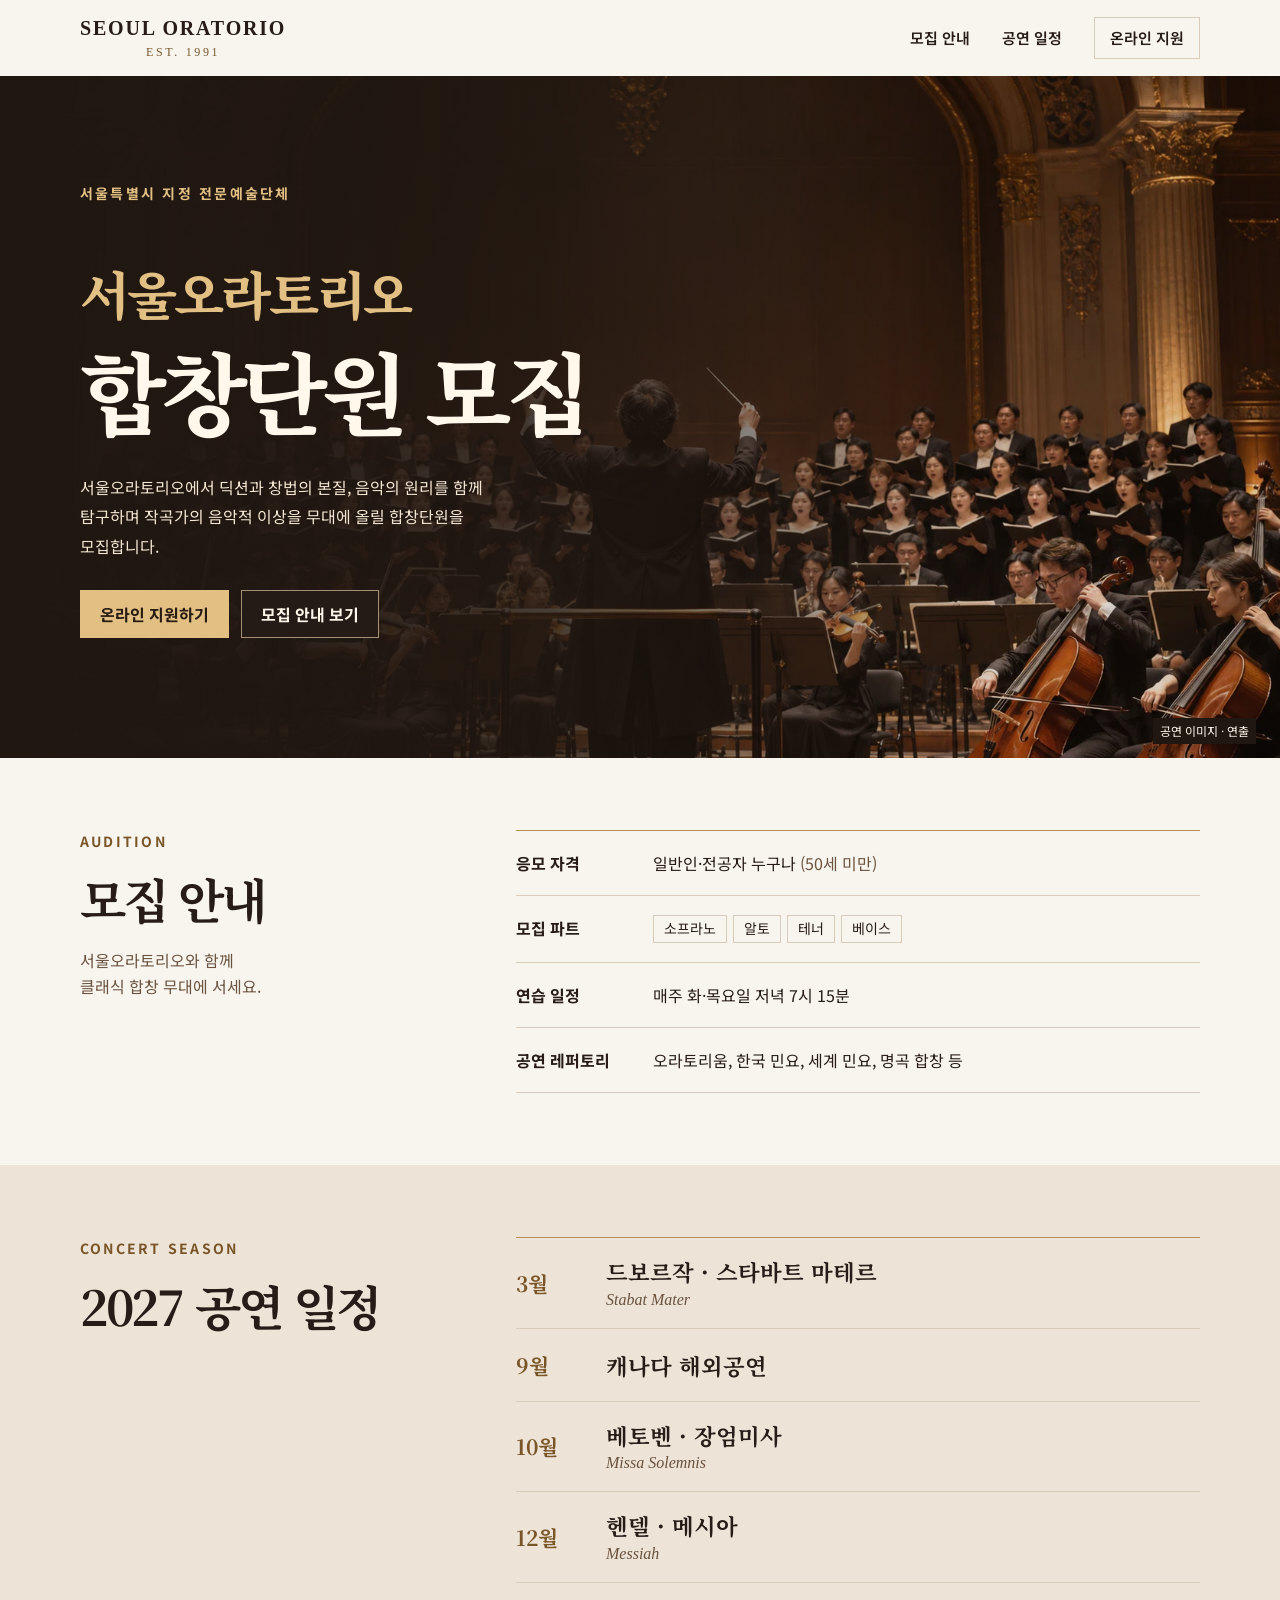
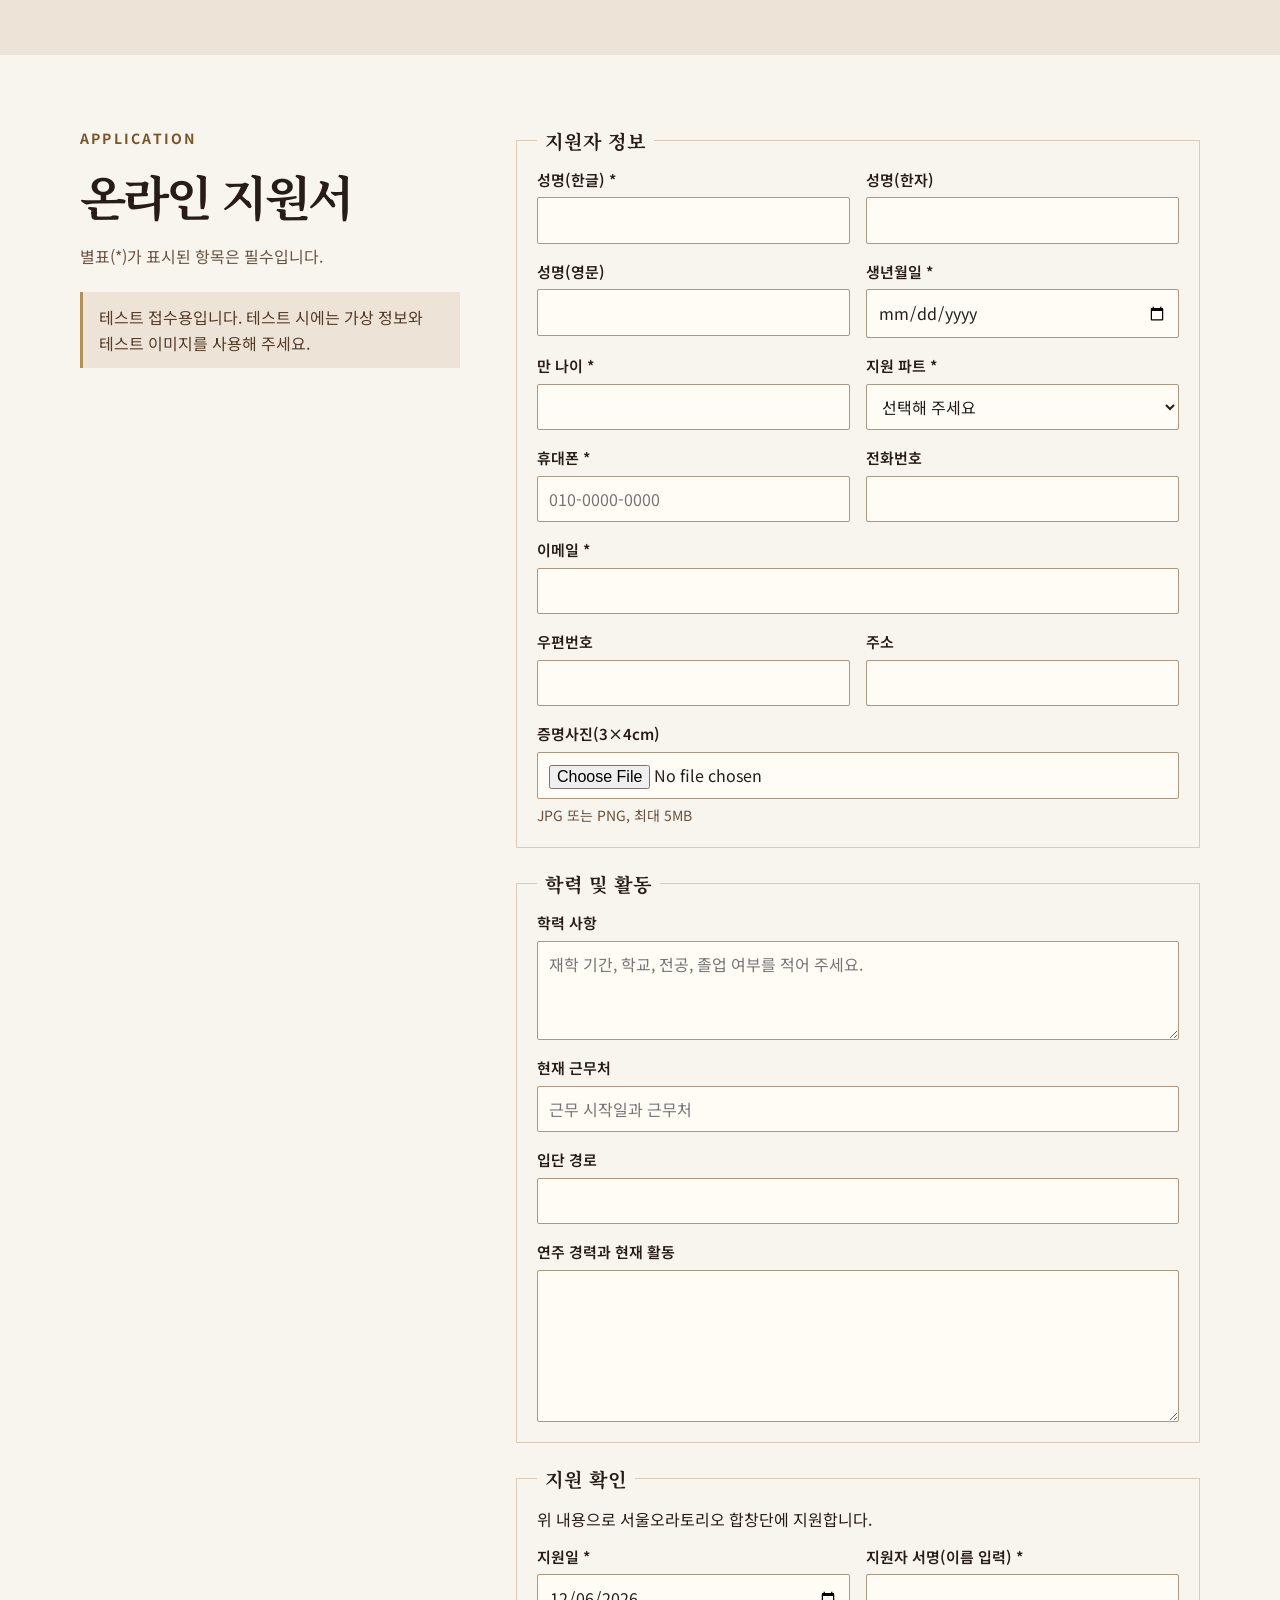
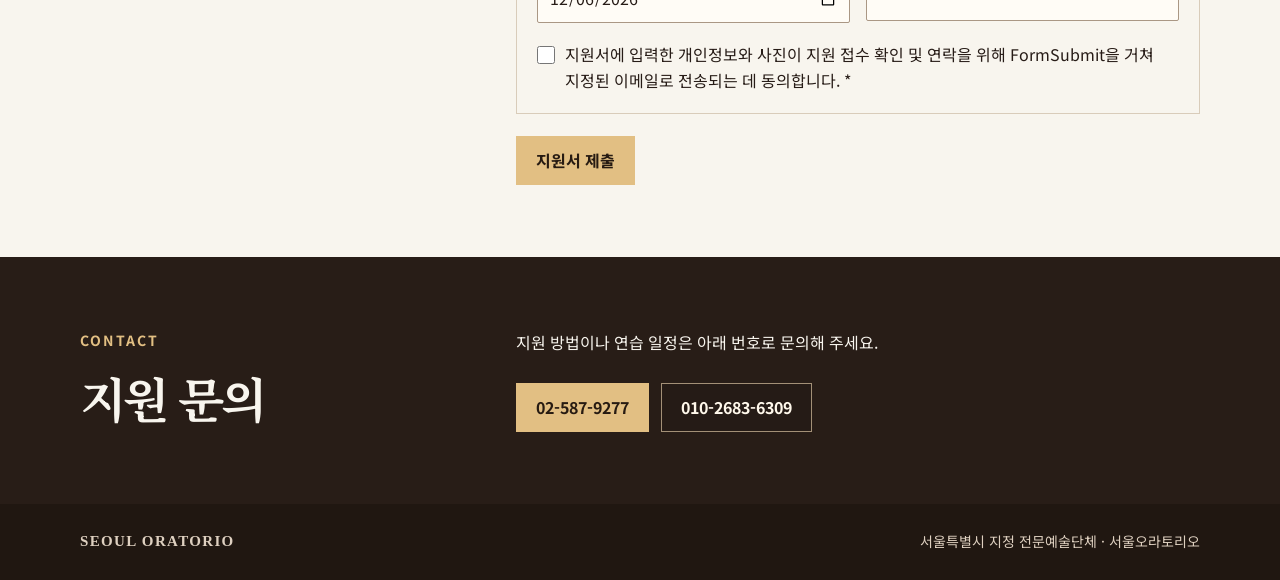
==== recruitment/index.html @ a8a5e141 "Add Korean choir recruitment and email application form" ====
<!doctype html>
<html lang="ko">
<head>
<meta charset="utf-8">
<meta name="viewport" content="width=device-width, initial-scale=1">
<meta name="description" content="서울오라토리오 합창단원 모집 안내. 응모 자격, 모집 파트, 연습 일정과 2027년 공연 일정을 확인하세요.">
<title>합창단원 모집 | 서울오라토리오</title>
<link rel="stylesheet" href="style.css">
</head>
<body id="top">
<header><div class="wrap bar"><a class="brand" href="#top">SEOUL ORATORIO <small>EST. 1991</small></a><nav aria-label="페이지 메뉴"><a href="#details">모집 안내</a><a href="#season">공연 일정</a><a class="nav-contact" href="#apply">온라인 지원</a></nav></div></header>
<main>
<section class="hero" aria-labelledby="title">
<div class="hero-image"></div>
<div class="wrap hero-inner">
<p class="eyebrow">서울특별시 지정 전문예술단체</p>
<h1 id="title"><span>서울오라토리오</span><br>합창단원 모집</h1>
<p class="intro">서울오라토리오에서 딕션과 창법의 본질, 음악의 원리를 함께 탐구하며 작곡가의 음악적 이상을 무대에 올릴 합창단원을 모집합니다.</p>
<div class="actions"><a class="button" href="#apply">온라인 지원하기</a><a class="button outline" href="#details">모집 안내 보기</a></div>
</div>
<p class="caption">공연 이미지 · 연출</p>
</section>
<section id="details" class="wrap section split">
<div><p class="eyebrow">AUDITION</p><h2>모집 안내</h2><p class="section-note">서울오라토리오와 함께<br>클래식 합창 무대에 서세요.</p></div>
<dl class="details">
<div><dt>응모 자격</dt><dd>일반인·전공자 누구나 <span class="muted">(50세 미만)</span></dd></div>
<div><dt>모집 파트</dt><dd><ul class="parts"><li>소프라노</li><li>알토</li><li>테너</li><li>베이스</li></ul></dd></div>
<div><dt>연습 일정</dt><dd>매주 화·목요일 저녁 7시 15분</dd></div>
<div><dt>공연 레퍼토리</dt><dd>오라토리움, 한국 민요, 세계 민요, 명곡 합창 등</dd></div>
</dl>
</section>
<section id="season" class="season"><div class="wrap section split">
<div><p class="eyebrow">CONCERT SEASON</p><h2>2027 공연 일정</h2></div>
<ol class="program">
<li><span>3월</span><div><h3>드보르작 · 스타바트 마테르</h3><p lang="la">Stabat Mater</p></div></li>
<li><span>9월</span><div><h3>캐나다 해외공연</h3></div></li>
<li><span>10월</span><div><h3>베토벤 · 장엄미사</h3><p lang="la">Missa Solemnis</p></div></li>
<li><span>12월</span><div><h3>헨델 · 메시아</h3><p lang="en">Messiah</p></div></li>
</ol>
</div></section>
<section id="apply" class="wrap section split application">
<div>
<p class="eyebrow">APPLICATION</p>
<h2>온라인 지원서</h2>
<p class="section-note">별표(*)가 표시된 항목은 필수입니다.</p>
<p class="test-note">테스트 접수용입니다. 테스트 시에는 가상 정보와 테스트 이미지를 사용해 주세요.</p>
</div>
<form id="application-form" action="https://formsubmit.co/skysong7788@naver.com" method="post" enctype="multipart/form-data">
<input type="hidden" name="_subject" value="[서울오라토리오] 합창단 지원서 접수 테스트">
<input type="hidden" name="_template" value="table">
<input type="hidden" name="_next" value="https://kimjiheon1982go.github.io/seouloratorio/recruitment/received.html">
<div hidden><label>비워 두세요 <input name="_honey" tabindex="-1" autocomplete="off"></label></div>
<fieldset>
<legend>지원자 정보</legend>
<div class="form-grid">
<label>성명(한글) *<input name="성명" autocomplete="name" required maxlength="60"></label>
<label>성명(한자)<input name="한자 성명" maxlength="60"></label>
<label>성명(영문)<input name="영문 성명" maxlength="100"></label>
<label>생년월일 *<input id="birth" type="date" name="생년월일" autocomplete="bday" required></label>
<label>만 나이 *<input id="age" type="number" name="만 나이" min="0" max="49" required></label>
<label>지원 파트 *<select name="지원 파트" required><option value="">선택해 주세요</option><option>소프라노</option><option>알토</option><option>테너</option><option>베이스</option></select></label>
<label>휴대폰 *<input type="tel" name="휴대폰" autocomplete="mobile tel" placeholder="010-0000-0000" minlength="7" maxlength="25" required></label>
<label>전화번호<input type="tel" name="전화번호" maxlength="25"></label>
<label class="wide">이메일 *<input type="email" name="이메일" autocomplete="email" maxlength="254" required></label>
<label>우편번호<input name="우편번호" autocomplete="postal-code" inputmode="numeric" pattern="[0-9]{5}" maxlength="5"></label>
<label>주소<input name="주소" autocomplete="street-address" maxlength="250"></label>
<label class="wide">증명사진(3×4cm)<input id="photo" type="file" name="attachment" accept="image/jpeg,image/png"><small>JPG 또는 PNG, 최대 5MB</small></label>
</div>
</fieldset>
<fieldset>
<legend>학력 및 활동</legend>
<div class="form-grid">
<label class="wide">학력 사항<textarea name="학력 사항" rows="3" maxlength="2000" placeholder="재학 기간, 학교, 전공, 졸업 여부를 적어 주세요."></textarea></label>
<label class="wide">현재 근무처<input name="현재 근무처" maxlength="200" placeholder="근무 시작일과 근무처"></label>
<label class="wide">입단 경로<input name="입단 경로" maxlength="200"></label>
<label class="wide">연주 경력과 현재 활동<textarea name="연주 경력과 현재 활동" rows="5" maxlength="3000"></textarea></label>
</div>
</fieldset>
<fieldset>
<legend>지원 확인</legend>
<p>위 내용으로 서울오라토리오 합창단에 지원합니다.</p>
<div class="form-grid signature">
<label>지원일 *<input id="applied-on" type="date" name="지원일" required></label>
<label>지원자 서명(이름 입력) *<input name="지원자 서명" required maxlength="60"></label>
</div>
<label class="consent"><input type="checkbox" name="개인정보 수집 및 전송 동의" value="동의" required><span>지원서에 입력한 개인정보와 사진이 지원 접수 확인 및 연락을 위해 FormSubmit을 거쳐 지정된 이메일로 전송되는 데 동의합니다. *</span></label>
</fieldset>
<button class="button" type="submit">지원서 제출</button>
</form>
</section>
<section id="contact" class="contact"><div class="wrap section split">
<div><p class="eyebrow">CONTACT</p><h2>지원 문의</h2></div>
<div><p>지원 방법이나 연습 일정은 아래 번호로 문의해 주세요.</p><div class="actions"><a class="button" href="tel:025879277">02-587-9277</a><a class="button outline" href="tel:01026836309">010-2683-6309</a></div></div>
</div></section>
</main>
<footer><div class="wrap bar"><a class="brand" href="#top">SEOUL ORATORIO</a><span>서울특별시 지정 전문예술단체 · 서울오라토리오</span></div></footer>
<script src="application.js" defer></script>
</body>
</html>
---- recruitment/style.css ----
@import url('https://fonts.googleapis.com/css2?family=Noto+Sans+KR:wght@400;500;600;700&family=Noto+Serif+KR:wght@400;600;700;800&display=swap');
:root{--paper:#f8f5ee;--ink:#271c17;--gold:#b39056;--light-gold:#e2bf83;--line:#d9ccba;--serif:"Noto Serif KR",Batang,Georgia,serif}
*{box-sizing:border-box}
html{scroll-behavior:smooth}
body{margin:0;background:var(--paper);color:var(--ink);font-family:"Noto Sans KR",sans-serif;line-height:1.65;word-break:keep-all}
a{color:inherit;text-decoration:none}
a:focus-visible{outline:2px solid #92672b;outline-offset:5px}
.wrap{width:min(1120px,calc(100% - 96px));margin-inline:auto}
.bar{display:flex;align-items:center;justify-content:space-between;gap:20px;min-height:76px}
.brand{font:600 20px Georgia,serif;letter-spacing:.09em;white-space:nowrap}
.brand small{display:block;text-align:center;font:12px Georgia,serif;letter-spacing:.22em;margin-top:5px;color:#77572e}
nav{display:flex;align-items:center;gap:32px;font-size:15px;font-weight:600}
nav a:hover,footer a:hover{text-decoration:underline;text-underline-offset:5px}
.nav-contact{border:1px solid var(--line);padding:8px 15px}
.hero{position:relative;isolation:isolate;background:#201711;color:#fff8eb;overflow:hidden}
.hero-image{position:absolute;inset:0;z-index:-1;background:linear-gradient(90deg,#201711 2%,rgba(32,23,17,.97) 22%,rgba(32,23,17,.82) 43%,rgba(32,23,17,.15) 78%),url(performance.webp) right center/cover no-repeat}
.hero-inner{padding-block:106px 120px}
.eyebrow{color:#795528;font-weight:700;letter-spacing:.16em;font-size:14px;margin:0 0 16px}
.hero .eyebrow,.contact .eyebrow{color:var(--light-gold)}
h1,h2,h3,p,dl,dd,ol{margin:0}
h1,h2,h3{font-family:var(--serif);line-height:1.26}
h1{font-size:clamp(3rem,7vw,6.25rem);letter-spacing:-.07em;font-weight:800}
h1 span{font-size:.58em;color:var(--light-gold);letter-spacing:-.055em}
.intro{max-width:440px;margin-top:26px;color:#f4e6d4;line-height:1.85}
.actions{display:flex;gap:12px;flex-wrap:wrap;margin-top:28px}
.button{display:inline-flex;align-items:center;justify-content:center;min-height:48px;padding:10px 19px;background:var(--light-gold);color:#271b12;font-weight:700;border:1px solid var(--light-gold)}
.button:hover{background:#f4d6a5}
.outline{background:#251b16;color:#fff8eb;border-color:#a39077}
.outline:hover{background:#4a3628}
.caption{position:absolute;bottom:14px;right:24px;font-size:12px;color:#fff8ed;background:#201711;padding:3px 7px}
.section{padding-block:72px}
.split{display:grid;grid-template-columns:minmax(250px,1fr) minmax(0,1.8fr);gap:56px}
h2{font-size:clamp(2rem,4.5vw,3rem);letter-spacing:-.06em}
.section-note{margin-top:17px;color:#6a5341}
.details,.program{border-top:1px solid var(--gold)}
.details>div,.program li{display:grid;grid-template-columns:125px 1fr;gap:12px;align-items:start;padding:19px 0;border-bottom:1px solid var(--line)}
dt{font-weight:700}
.muted{color:#6a5341}
.parts{list-style:none;display:flex;flex-wrap:wrap;gap:6px;margin:0;padding:0}
.parts li{padding:1px 10px;border:1px solid var(--line);font-size:14px}
.season{background:#ede4d7}
.program{padding:0;list-style:none}
.program li{grid-template-columns:78px 1fr;align-items:center}
.program span{font-family:var(--serif);font-size:21px;font-weight:700;color:#795528}
.program h3{font-size:clamp(1.1rem,3vw,1.4rem)}
.program p{font:italic 16px Georgia,serif;color:#69513e;margin-top:5px}
.contact{background:#281d17;color:var(--paper)}
footer{background:#201711;color:#ded0c0;font-size:14px}
footer .brand{font-size:15px}
@media(max-width:680px){
.wrap{width:calc(100% - 36px)}
.bar{min-height:66px;flex-wrap:wrap;justify-content:center;gap:9px;padding-block:12px}
.brand{font-size:16px}
.brand small{display:none}
nav{gap:15px;font-size:14px}
.nav-contact{padding:3px 8px}
.hero-image{background:linear-gradient(0deg,#201711 0%,rgba(32,23,17,.93) 37%,rgba(32,23,17,.22) 100%),url(performance.webp) 64% top/auto 75% no-repeat}
.hero-inner{padding-block:180px 54px}
h1{font-size:clamp(2.5rem,10vw,3.65rem)}
.intro{margin-top:18px}
.split{grid-template-columns:1fr;gap:28px}
.section{padding-block:48px}
.details>div{grid-template-columns:100px 1fr}
.program li{grid-template-columns:59px 1fr}
footer .bar{justify-content:flex-start}
}
@media(prefers-reduced-motion:reduce){html{scroll-behavior:auto}}
.application{align-items:start}
.test-note{margin-top:22px;padding:12px 16px;border-left:3px solid var(--gold);background:#ede4d7;color:#533c28}
fieldset{margin:0 0 22px;padding:14px 20px 20px;border:1px solid var(--line);min-inline-size:0}
legend{padding-inline:8px;font:700 1.2rem var(--serif)}
.form-grid{display:grid;grid-template-columns:repeat(2,minmax(0,1fr));gap:16px}
.wide{grid-column:1/-1}
.form-grid label{display:grid;align-content:start;gap:5px;font-weight:600;font-size:15px}
.form-grid :is(input,select,textarea){max-width:100%;min-width:0;width:100%;padding:9px 11px;border:1px solid #aa9784;border-radius:2px;background:#fffcf6;color:var(--ink);font:inherit;font-size:16px;font-weight:400;min-height:43px}
.form-grid textarea{resize:vertical}
.form-grid small{color:#68513d;font-size:14px;font-weight:400}
.form-grid :is(input,select,textarea):focus-visible,.consent input:focus-visible{outline:2px solid #92672b;outline-offset:2px}
.signature{margin-block:12px 18px}
.consent{display:flex;align-items:flex-start;gap:10px}
.consent input{margin:5px 0 0;width:18px;height:18px;flex:none;accent-color:#795528}
button.button{font:inherit;font-weight:700;cursor:pointer}
@media(max-width:540px){.form-grid{grid-template-columns:1fr}fieldset{padding-inline:14px}}
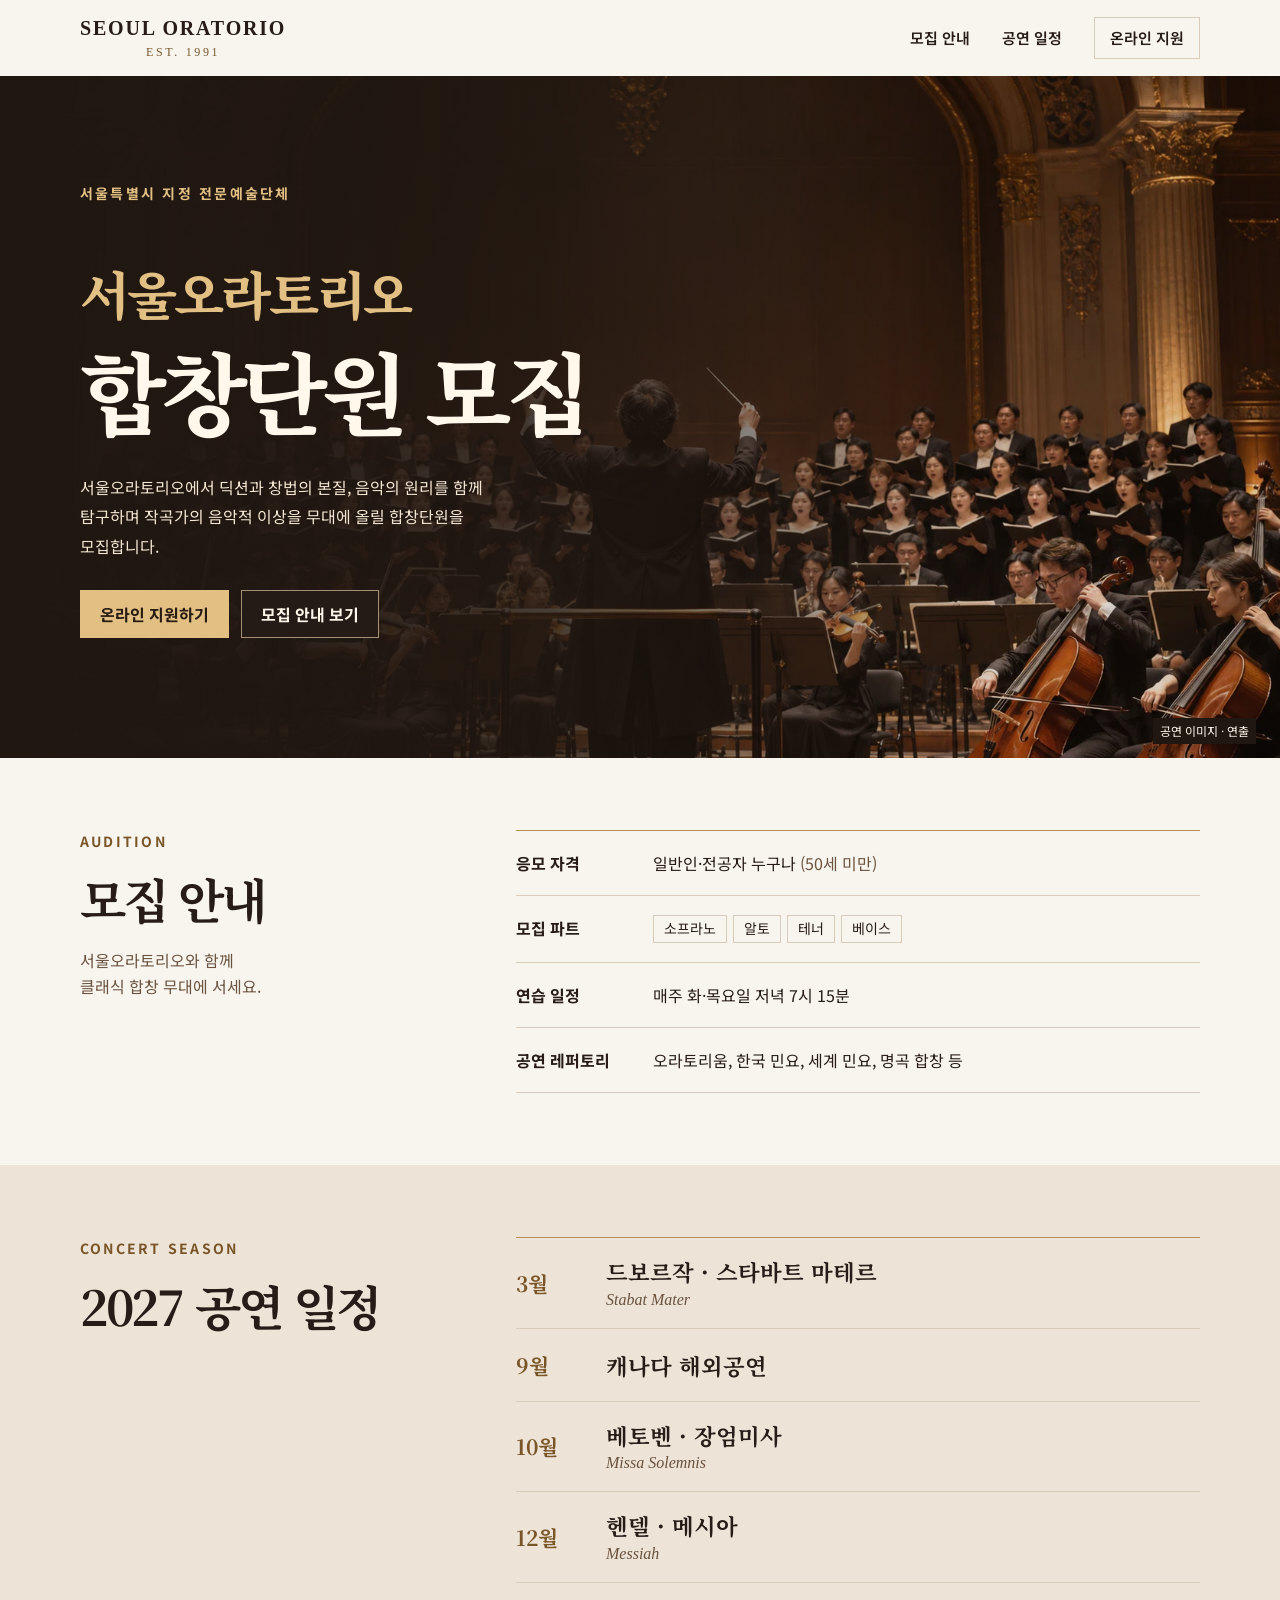
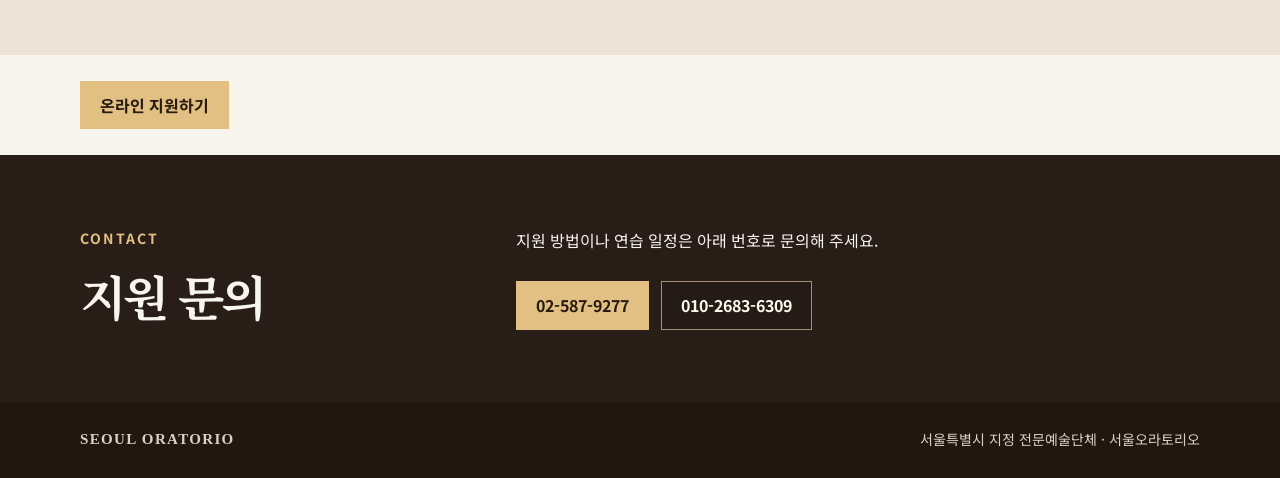
==== commit 71aed036: "Open choir application on a dedicated page" ====
--- a/recruitment/index.html
+++ b/recruitment/index.html
@@ -8,7 +8,7 @@
 <link rel="stylesheet" href="style.css">
 </head>
 <body id="top">
-<header><div class="wrap bar"><a class="brand" href="#top">SEOUL ORATORIO <small>EST. 1991</small></a><nav aria-label="페이지 메뉴"><a href="#details">모집 안내</a><a href="#season">공연 일정</a><a class="nav-contact" href="#apply">온라인 지원</a></nav></div></header>
+<header><div class="wrap bar"><a class="brand" href="#top">SEOUL ORATORIO <small>EST. 1991</small></a><nav aria-label="페이지 메뉴"><a href="#details">모집 안내</a><a href="#season">공연 일정</a><a class="nav-contact" href="apply.html">온라인 지원</a></nav></div></header>
 <main>
 <section class="hero" aria-labelledby="title">
 <div class="hero-image"></div>
@@ -16,7 +16,7 @@
 <p class="eyebrow">서울특별시 지정 전문예술단체</p>
 <h1 id="title"><span>서울오라토리오</span><br>합창단원 모집</h1>
 <p class="intro">서울오라토리오에서 딕션과 창법의 본질, 음악의 원리를 함께 탐구하며 작곡가의 음악적 이상을 무대에 올릴 합창단원을 모집합니다.</p>
-<div class="actions"><a class="button" href="#apply">온라인 지원하기</a><a class="button outline" href="#details">모집 안내 보기</a></div>
+<div class="actions"><a class="button" href="apply.html">온라인 지원하기</a><a class="button outline" href="#details">모집 안내 보기</a></div>
 </div>
 <p class="caption">공연 이미지 · 연출</p>
 </section>
@@ -38,62 +38,12 @@
 <li><span>12월</span><div><h3>헨델 · 메시아</h3><p lang="en">Messiah</p></div></li>
 </ol>
 </div></section>
-<section id="apply" class="wrap section split application">
-<div>
-<p class="eyebrow">APPLICATION</p>
-<h2>온라인 지원서</h2>
-<p class="section-note">별표(*)가 표시된 항목은 필수입니다.</p>
-<p class="test-note">테스트 접수용입니다. 테스트 시에는 가상 정보와 테스트 이미지를 사용해 주세요.</p>
-</div>
-<form id="application-form" action="https://formsubmit.co/skysong7788@naver.com" method="post" enctype="multipart/form-data">
-<input type="hidden" name="_subject" value="[서울오라토리오] 합창단 지원서 접수 테스트">
-<input type="hidden" name="_template" value="table">
-<input type="hidden" name="_next" value="https://kimjiheon1982go.github.io/seouloratorio/recruitment/received.html">
-<div hidden><label>비워 두세요 <input name="_honey" tabindex="-1" autocomplete="off"></label></div>
-<fieldset>
-<legend>지원자 정보</legend>
-<div class="form-grid">
-<label>성명(한글) *<input name="성명" autocomplete="name" required maxlength="60"></label>
-<label>성명(한자)<input name="한자 성명" maxlength="60"></label>
-<label>성명(영문)<input name="영문 성명" maxlength="100"></label>
-<label>생년월일 *<input id="birth" type="date" name="생년월일" autocomplete="bday" required></label>
-<label>만 나이 *<input id="age" type="number" name="만 나이" min="0" max="49" required></label>
-<label>지원 파트 *<select name="지원 파트" required><option value="">선택해 주세요</option><option>소프라노</option><option>알토</option><option>테너</option><option>베이스</option></select></label>
-<label>휴대폰 *<input type="tel" name="휴대폰" autocomplete="mobile tel" placeholder="010-0000-0000" minlength="7" maxlength="25" required></label>
-<label>전화번호<input type="tel" name="전화번호" maxlength="25"></label>
-<label class="wide">이메일 *<input type="email" name="이메일" autocomplete="email" maxlength="254" required></label>
-<label>우편번호<input name="우편번호" autocomplete="postal-code" inputmode="numeric" pattern="[0-9]{5}" maxlength="5"></label>
-<label>주소<input name="주소" autocomplete="street-address" maxlength="250"></label>
-<label class="wide">증명사진(3×4cm)<input id="photo" type="file" name="attachment" accept="image/jpeg,image/png"><small>JPG 또는 PNG, 최대 5MB</small></label>
-</div>
-</fieldset>
-<fieldset>
-<legend>학력 및 활동</legend>
-<div class="form-grid">
-<label class="wide">학력 사항<textarea name="학력 사항" rows="3" maxlength="2000" placeholder="재학 기간, 학교, 전공, 졸업 여부를 적어 주세요."></textarea></label>
-<label class="wide">현재 근무처<input name="현재 근무처" maxlength="200" placeholder="근무 시작일과 근무처"></label>
-<label class="wide">입단 경로<input name="입단 경로" maxlength="200"></label>
-<label class="wide">연주 경력과 현재 활동<textarea name="연주 경력과 현재 활동" rows="5" maxlength="3000"></textarea></label>
-</div>
-</fieldset>
-<fieldset>
-<legend>지원 확인</legend>
-<p>위 내용으로 서울오라토리오 합창단에 지원합니다.</p>
-<div class="form-grid signature">
-<label>지원일 *<input id="applied-on" type="date" name="지원일" required></label>
-<label>지원자 서명(이름 입력) *<input name="지원자 서명" required maxlength="60"></label>
-</div>
-<label class="consent"><input type="checkbox" name="개인정보 수집 및 전송 동의" value="동의" required><span>지원서에 입력한 개인정보와 사진이 지원 접수 확인 및 연락을 위해 FormSubmit을 거쳐 지정된 이메일로 전송되는 데 동의합니다. *</span></label>
-</fieldset>
-<button class="button" type="submit">지원서 제출</button>
-</form>
-</section>
+<div id="apply" class="wrap application-link"><a class="button" href="apply.html">온라인 지원하기</a></div>
 <section id="contact" class="contact"><div class="wrap section split">
 <div><p class="eyebrow">CONTACT</p><h2>지원 문의</h2></div>
 <div><p>지원 방법이나 연습 일정은 아래 번호로 문의해 주세요.</p><div class="actions"><a class="button" href="tel:025879277">02-587-9277</a><a class="button outline" href="tel:01026836309">010-2683-6309</a></div></div>
 </div></section>
 </main>
 <footer><div class="wrap bar"><a class="brand" href="#top">SEOUL ORATORIO</a><span>서울특별시 지정 전문예술단체 · 서울오라토리오</span></div></footer>
-<script src="application.js" defer></script>
 </body>
 </html>
--- a/recruitment/style.css
+++ b/recruitment/style.css
@@ -81,3 +81,5 @@
 .consent input{margin:5px 0 0;width:18px;height:18px;flex:none;accent-color:#795528}
 button.button{font:inherit;font-weight:700;cursor:pointer}
 @media(max-width:540px){.form-grid{grid-template-columns:1fr}fieldset{padding-inline:14px}}
+.application-title{font-size:clamp(2rem,4.5vw,3rem);letter-spacing:-.06em}
+.application-link{padding-block:26px}
